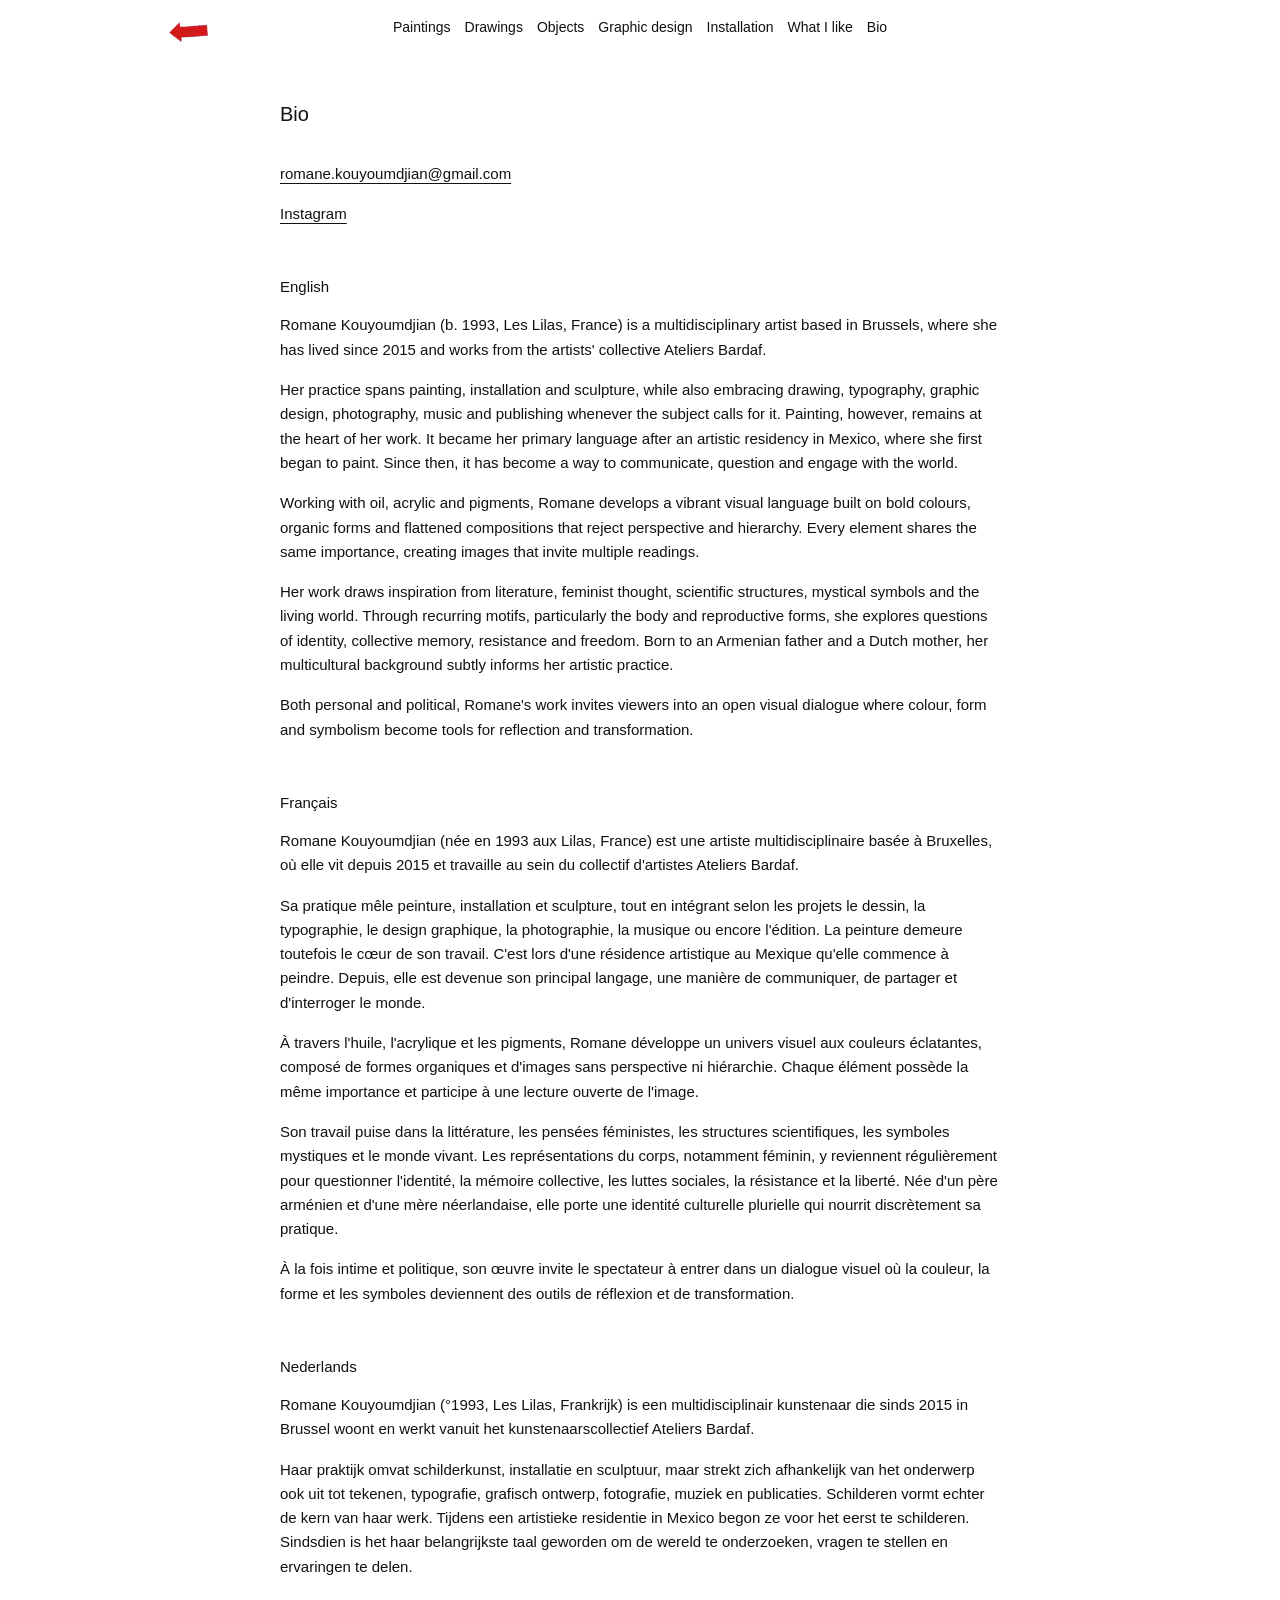
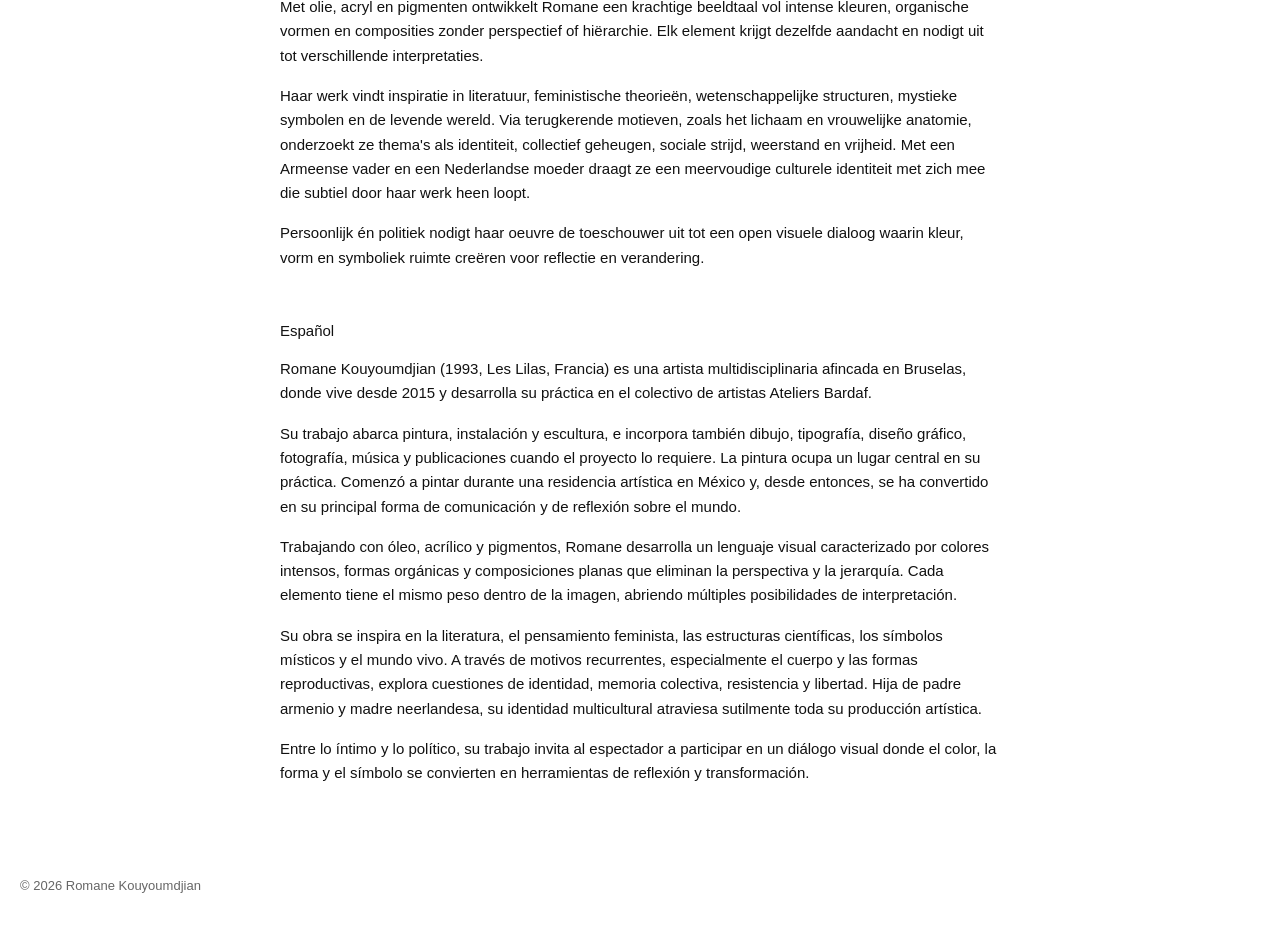
==== bio.html @ 7cf151c1 "Update website pages and gallery interactions" ====
<!doctype html>
<html lang="en">
<head>
  <meta charset="utf-8" />
  <meta name="viewport" content="width=device-width, initial-scale=1" />
  <title>Bio. Romane Kouyoumdjian</title>
  <link rel="stylesheet" href="assets/css/styles.css" />
</head>
<body>
  <header class="site-header">
    <div class="header-inner header-inner--hero">
      <a class="menu-arrow" href="index.html" aria-label="Back to main menu">
        <img src="assets/img/ui/arrow-left.png" alt="Back" />
      </a>

      <nav class="site-nav site-nav--center" aria-label="Primary navigation">
        <a href="paintings.html">Paintings</a>
        <a href="drawings.html">Drawings</a>
        <a href="objects.html">Objects</a>
        <a href="graphic-design.html">Graphic design</a>
        <a href="installation.html">Installation</a>
        <a href="what-i-like.html">What I like</a>
        <a aria-current="page" href="bio.html">Bio</a>
      </nav>
    </div>
  </header>

  <main class="page page--text">
    <header class="page-head">
      <h1 class="page-title">Bio</h1>
    </header>

    <section class="contact-block contact-block--bio" aria-label="Contact details">
      <p>
        <a href="mailto:romane.kouyoumdjian@gmail.com">romane.kouyoumdjian@gmail.com</a>
      </p>
      <p>
        <a href="https://www.instagram.com/romanekaaa/" target="_blank" rel="noopener noreferrer">Instagram</a>
      </p>
    </section>

    <div class="bio-list">
      <section class="bio-language" lang="en" aria-labelledby="bio-en">
        <h2 id="bio-en">English</h2>
        <p>Romane Kouyoumdjian (b. 1993, Les Lilas, France) is a multidisciplinary artist based in Brussels, where she has lived since 2015 and works from the artists' collective Ateliers Bardaf.</p>
        <p>Her practice spans painting, installation and sculpture, while also embracing drawing, typography, graphic design, photography, music and publishing whenever the subject calls for it. Painting, however, remains at the heart of her work. It became her primary language after an artistic residency in Mexico, where she first began to paint. Since then, it has become a way to communicate, question and engage with the world.</p>
        <p>Working with oil, acrylic and pigments, Romane develops a vibrant visual language built on bold colours, organic forms and flattened compositions that reject perspective and hierarchy. Every element shares the same importance, creating images that invite multiple readings.</p>
        <p>Her work draws inspiration from literature, feminist thought, scientific structures, mystical symbols and the living world. Through recurring motifs, particularly the body and reproductive forms, she explores questions of identity, collective memory, resistance and freedom. Born to an Armenian father and a Dutch mother, her multicultural background subtly informs her artistic practice.</p>
        <p>Both personal and political, Romane's work invites viewers into an open visual dialogue where colour, form and symbolism become tools for reflection and transformation.</p>
      </section>

      <section class="bio-language" lang="fr" aria-labelledby="bio-fr">
        <h2 id="bio-fr">Français</h2>
        <p>Romane Kouyoumdjian (née en 1993 aux Lilas, France) est une artiste multidisciplinaire basée à Bruxelles, où elle vit depuis 2015 et travaille au sein du collectif d'artistes Ateliers Bardaf.</p>
        <p>Sa pratique mêle peinture, installation et sculpture, tout en intégrant selon les projets le dessin, la typographie, le design graphique, la photographie, la musique ou encore l'édition. La peinture demeure toutefois le cœur de son travail. C'est lors d'une résidence artistique au Mexique qu'elle commence à peindre. Depuis, elle est devenue son principal langage, une manière de communiquer, de partager et d'interroger le monde.</p>
        <p>À travers l'huile, l'acrylique et les pigments, Romane développe un univers visuel aux couleurs éclatantes, composé de formes organiques et d'images sans perspective ni hiérarchie. Chaque élément possède la même importance et participe à une lecture ouverte de l'image.</p>
        <p>Son travail puise dans la littérature, les pensées féministes, les structures scientifiques, les symboles mystiques et le monde vivant. Les représentations du corps, notamment féminin, y reviennent régulièrement pour questionner l'identité, la mémoire collective, les luttes sociales, la résistance et la liberté. Née d'un père arménien et d'une mère néerlandaise, elle porte une identité culturelle plurielle qui nourrit discrètement sa pratique.</p>
        <p>À la fois intime et politique, son œuvre invite le spectateur à entrer dans un dialogue visuel où la couleur, la forme et les symboles deviennent des outils de réflexion et de transformation.</p>
      </section>

      <section class="bio-language" lang="nl" aria-labelledby="bio-nl">
        <h2 id="bio-nl">Nederlands</h2>
        <p>Romane Kouyoumdjian (°1993, Les Lilas, Frankrijk) is een multidisciplinair kunstenaar die sinds 2015 in Brussel woont en werkt vanuit het kunstenaarscollectief Ateliers Bardaf.</p>
        <p>Haar praktijk omvat schilderkunst, installatie en sculptuur, maar strekt zich afhankelijk van het onderwerp ook uit tot tekenen, typografie, grafisch ontwerp, fotografie, muziek en publicaties. Schilderen vormt echter de kern van haar werk. Tijdens een artistieke residentie in Mexico begon ze voor het eerst te schilderen. Sindsdien is het haar belangrijkste taal geworden om de wereld te onderzoeken, vragen te stellen en ervaringen te delen.</p>
        <p>Met olie, acryl en pigmenten ontwikkelt Romane een krachtige beeldtaal vol intense kleuren, organische vormen en composities zonder perspectief of hiërarchie. Elk element krijgt dezelfde aandacht en nodigt uit tot verschillende interpretaties.</p>
        <p>Haar werk vindt inspiratie in literatuur, feministische theorieën, wetenschappelijke structuren, mystieke symbolen en de levende wereld. Via terugkerende motieven, zoals het lichaam en vrouwelijke anatomie, onderzoekt ze thema's als identiteit, collectief geheugen, sociale strijd, weerstand en vrijheid. Met een Armeense vader en een Nederlandse moeder draagt ze een meervoudige culturele identiteit met zich mee die subtiel door haar werk heen loopt.</p>
        <p>Persoonlijk én politiek nodigt haar oeuvre de toeschouwer uit tot een open visuele dialoog waarin kleur, vorm en symboliek ruimte creëren voor reflectie en verandering.</p>
      </section>

      <section class="bio-language" lang="es" aria-labelledby="bio-es">
        <h2 id="bio-es">Español</h2>
        <p>Romane Kouyoumdjian (1993, Les Lilas, Francia) es una artista multidisciplinaria afincada en Bruselas, donde vive desde 2015 y desarrolla su práctica en el colectivo de artistas Ateliers Bardaf.</p>
        <p>Su trabajo abarca pintura, instalación y escultura, e incorpora también dibujo, tipografía, diseño gráfico, fotografía, música y publicaciones cuando el proyecto lo requiere. La pintura ocupa un lugar central en su práctica. Comenzó a pintar durante una residencia artística en México y, desde entonces, se ha convertido en su principal forma de comunicación y de reflexión sobre el mundo.</p>
        <p>Trabajando con óleo, acrílico y pigmentos, Romane desarrolla un lenguaje visual caracterizado por colores intensos, formas orgánicas y composiciones planas que eliminan la perspectiva y la jerarquía. Cada elemento tiene el mismo peso dentro de la imagen, abriendo múltiples posibilidades de interpretación.</p>
        <p>Su obra se inspira en la literatura, el pensamiento feminista, las estructuras científicas, los símbolos místicos y el mundo vivo. A través de motivos recurrentes, especialmente el cuerpo y las formas reproductivas, explora cuestiones de identidad, memoria colectiva, resistencia y libertad. Hija de padre armenio y madre neerlandesa, su identidad multicultural atraviesa sutilmente toda su producción artística.</p>
        <p>Entre lo íntimo y lo político, su trabajo invita al espectador a participar en un diálogo visual donde el color, la forma y el símbolo se convierten en herramientas de reflexión y transformación.</p>
      </section>
    </div>
  </main>

  <footer class="site-footer">
    <p>© <span id="year"></span> Romane Kouyoumdjian</p>
  </footer>

  <script src="assets/js/main.js"></script>
</body>
</html>
---- assets/css/styles.css ----
/* -----------------------------
   VARIABLES
------------------------------ */
:root{
  --heroW: 950px;     /* largeur commune menu + image */
  --pad: clamp(14px, 3vw, 20px);
  --text: #111;
  --muted: #666;
}

/* -----------------------------
   BASE
------------------------------ */
*{
  box-sizing: border-box;
}

html, body{
  height: 100%;
}

body{
  margin: 0;
  font-family: "Helvetica Neue", Helvetica, Arial, sans-serif;
  font-weight: 400;
  color: var(--text);
  background: #fff;
}

a{
  color: inherit;
  text-decoration: none;
}

a:hover{
  opacity: 0.6;
}

/* -----------------------------
   HEADER
------------------------------ */
.site-header{
  padding: clamp(14px, 3vw, 18px) var(--pad);
}

.header-inner--hero{
  position: relative;
  width: 100%;
  max-width: var(--heroW);
  margin: 0 auto;
}

/* Centered menu */
.site-nav--center{
  display: flex;
  flex-wrap: wrap;
  gap: 14px;              /* reduced spacing */
  justify-content: center;
  align-items: center;
  font-size: 14px;
  line-height: 1.35;
}

.site-nav a[aria-current="page"]{
  font-weight: 500;
}

/* Back arrow (top-left) */
.menu-arrow{
  position: absolute;
  left: 0;
  top: 0;
  display: inline-flex;
  padding: 4px;
}

.menu-arrow img{
  height: 20px;
  width: auto;
  display: block;
}

.menu-arrow:hover{
  opacity: 0.7;
}

/* -----------------------------
   FOOTER
------------------------------ */
.site-footer{
  padding: 40px var(--pad);
  font-size: 13px;
  color: var(--muted);
}

/* -----------------------------
   PAGE LAYOUT
------------------------------ */
.page{
  max-width: var(--heroW);
  margin: 0 auto;
  padding: clamp(28px, 6vw, 40px) var(--pad);
}

.page-title{
  font-size: 20px;
  font-weight: 500;
  margin: 0 0 30px 0;
}

/* -----------------------------
   TEXT PAGES (Bio & Contact)
------------------------------ */
.page--text{
  max-width: 760px;
  padding-top: 48px;
}

.bio-list{
  display: grid;
  gap: 52px;
}

.bio-language h2{
  margin: 0 0 18px 0;
  font-size: 15px;
  font-weight: 500;
}

.bio-language p,
.contact-block p{
  margin: 0 0 16px 0;
  font-size: 15px;
  line-height: 1.62;
}

.bio-language p:last-child,
.contact-block p:last-child{
  margin-bottom: 0;
}

.contact-block{
  padding-top: 6px;
}

.contact-block--bio{
  margin-bottom: 52px;
}

.contact-block a{
  text-decoration: underline;
  text-decoration-thickness: 1px;
  text-underline-offset: 4px;
}

/* -----------------------------
   HOME IMAGE + HOTSPOTS
------------------------------ */
.home{
  padding: clamp(20px, 5vw, 30px) var(--pad) clamp(36px, 8vw, 50px) var(--pad);
  display: flex;
  justify-content: center;
}

.hero-wrapper{
  position: relative;
  width: 100%;
  max-width: var(--heroW);
  margin: 0 auto;
}

.hero__img{
  width: 100%;
  height: auto;
  display: block;
}

.hotspot{
  position: absolute;
  display: block;
  background: transparent;
  border: 0;
  cursor: pointer;
}

/* -----------------------------
   CAROUSEL (Paintings & Drawings)
------------------------------ */
.carousel{
  display: grid;
  gap: 9px;
}

.carousel__track{
  display: flex;
  gap: 9px;
  overflow-x: auto;
  scroll-snap-type: x mandatory;
  align-items: center;
  scrollbar-width: none;
  overscroll-behavior-x: contain;
}

.carousel__track::-webkit-scrollbar{
  display: none;
}

.slide{
  margin: 0;
  scroll-snap-align: start;
  flex: 0 0 auto;
  display: flex;
  justify-content: center;
}

/* All images same height */
.slide img{
  height: min(380px, 58vh);
  max-width: calc(100vw - (var(--pad) * 2));
  width: auto;
  object-fit: contain;
  display: block;
}

/* Remove captions */
.slide figcaption{
  display: none;
}

/* Year navigation */
.year-strip{
  display: flex;
  gap: 10px;
  flex-wrap: wrap;
  justify-content: center;
}

.year-chip{
  background: none;
  border: none;
  padding: 0;
  font-size: 14px;
  cursor: pointer;
  color: var(--muted);
}

.year-chip:hover{
  color: var(--text);
}

.year-chip.is-active{
  color: var(--text);
  font-weight: 500;
}

/* Enlarged gallery view */
.gallery-lightbox{
  position: fixed;
  inset: 0;
  z-index: 20;
  display: flex;
  align-items: center;
  justify-content: center;
  padding: 42px;
  background: #fff;
}

.gallery-lightbox__img{
  max-width: 100%;
  max-height: 100%;
  object-fit: contain;
  display: block;
}

.gallery-lightbox__close{
  position: fixed;
  top: 18px;
  right: 20px;
  width: 28px;
  height: 28px;
  padding: 0;
  border: 0;
  background: transparent;
  color: var(--text);
  font-size: 24px;
  line-height: 28px;
  cursor: pointer;
}

.gallery-lightbox__close:hover{
  opacity: 0.6;
}

/* -----------------------------
   RESPONSIVE
------------------------------ */
@media (max-width: 900px){
  .menu-arrow{
    top: 1px;
  }

  .page-title{
    margin-bottom: 24px;
  }

  .slide img{
    height: min(300px, 52vh);
  }
}

@media (max-width: 600px){
  .slide img{
    height: min(230px, 48vh);
  }

  .gallery-lightbox{
    padding: 38px 18px 24px 18px;
  }

  .site-header{
    padding-top: 12px;
  }

  .header-inner--hero{
    padding-left: 30px;
  }

  .site-nav--center{
    gap: 8px 10px;
    justify-content: flex-start;
    font-size: 12px;
  }

  .menu-arrow{
    top: -2px;
  }

  .page-title{
    font-size: 18px;
    margin-bottom: 20px;
  }

  .page--text{
    padding-top: 32px;
  }

  .bio-language h2,
  .bio-language p,
  .contact-block p{
    font-size: 14px;
  }

  .bio-list{
    gap: 40px;
  }

  .contact-block--bio{
    margin-bottom: 40px;
  }
}
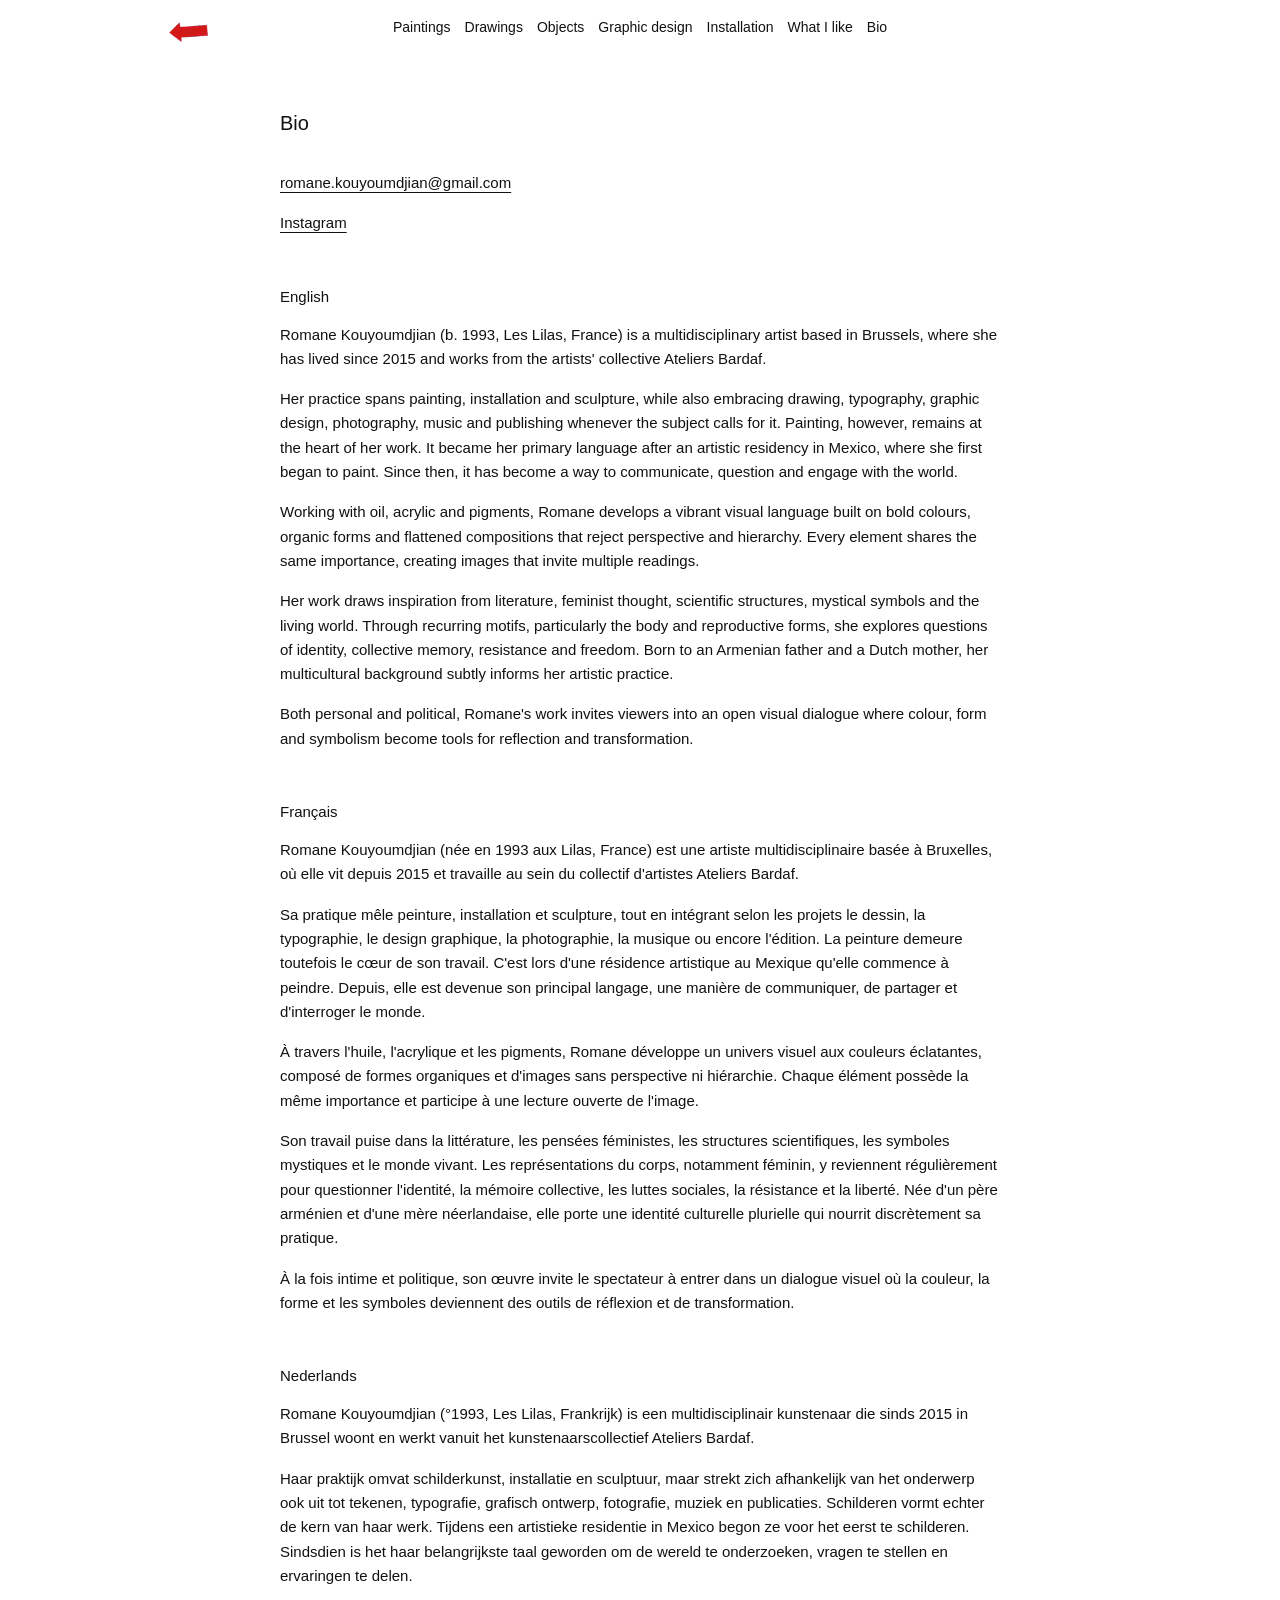
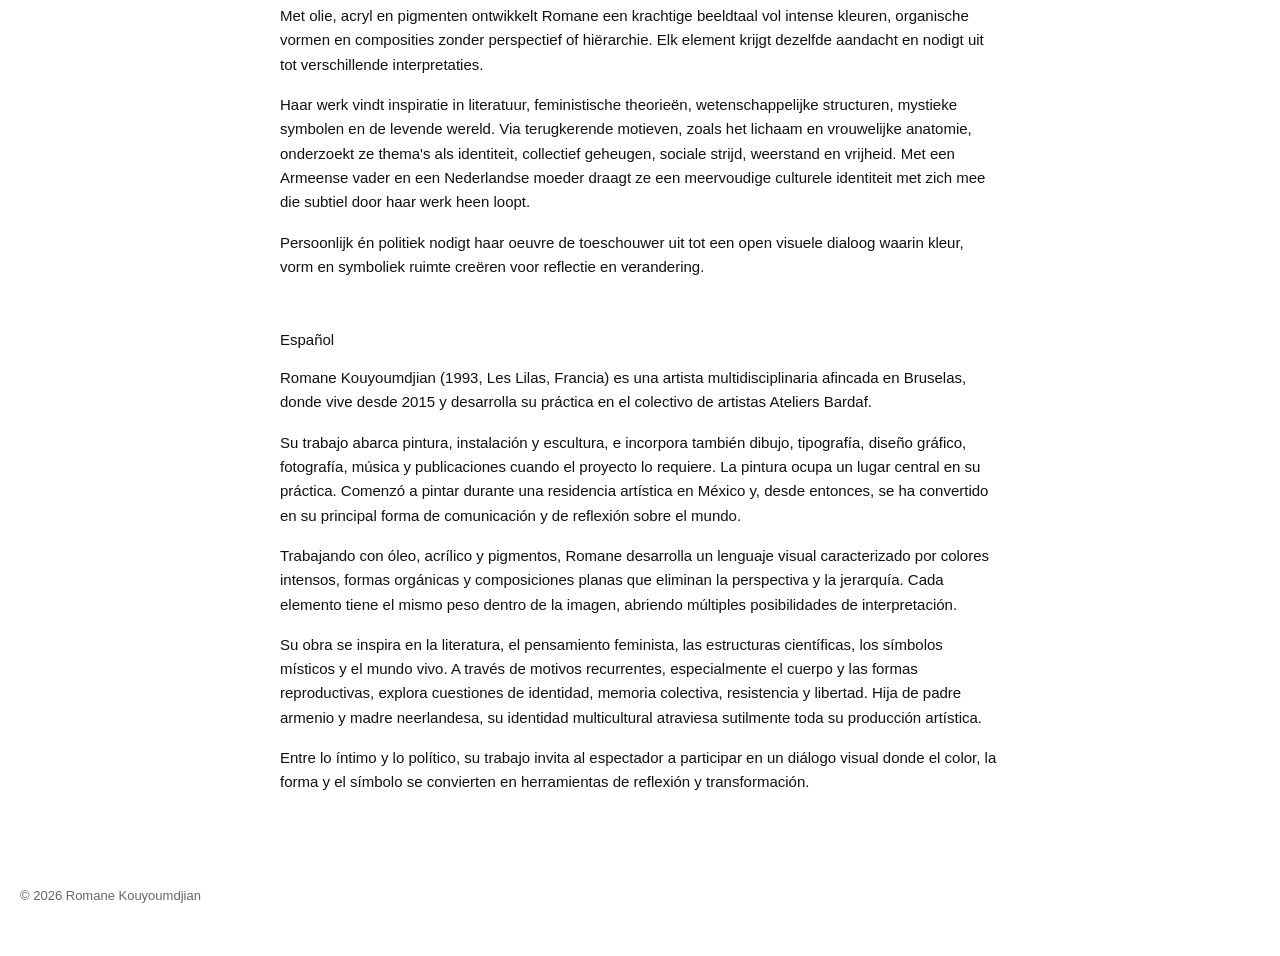
==== commit 8727bbd9: "Update what I like page and clean gallery structure" ====
--- a/bio.html
+++ b/bio.html
@@ -79,7 +79,7 @@
   </main>
 
   <footer class="site-footer">
-    <p>© <span id="year"></span> Romane Kouyoumdjian</p>
+    <p>&copy; <span id="year"></span> Romane Kouyoumdjian</p>
   </footer>
 
   <script src="assets/js/main.js"></script>
--- a/assets/css/styles.css
+++ b/assets/css/styles.css
@@ -50,6 +50,13 @@
   margin: 0 auto;
 }
 
+.header-inner--hero:has(.menu-arrow){
+  display: grid;
+  grid-template-columns: 28px minmax(0, 1fr) 28px;
+  column-gap: 8px;
+  align-items: start;
+}
+
 /* Centered menu */
 .site-nav--center{
   display: flex;
@@ -59,6 +66,10 @@
   align-items: center;
   font-size: 14px;
   line-height: 1.35;
+}
+
+.header-inner--hero:has(.menu-arrow) .site-nav--center{
+  grid-column: 2;
 }
 
 .site-nav a[aria-current="page"]{
@@ -74,6 +85,12 @@
   padding: 4px;
 }
 
+.header-inner--hero:has(.menu-arrow) .menu-arrow{
+  position: static;
+  grid-column: 1;
+  grid-row: 1;
+}
+
 .menu-arrow img{
   height: 20px;
   width: auto;
@@ -151,6 +168,70 @@
   text-decoration: underline;
   text-decoration-thickness: 1px;
   text-underline-offset: 4px;
+}
+
+/* -----------------------------
+   WHAT I LIKE
+------------------------------ */
+.page--random{
+  max-width: 760px;
+}
+
+.random-art{
+  display: grid;
+  justify-items: center;
+  gap: 24px;
+  text-align: center;
+}
+
+.random-art__intro{
+  margin: 0;
+  font-size: 16px;
+  line-height: 1.45;
+}
+
+.random-art__button{
+  position: relative;
+  min-width: 148px;
+  padding: 12px 20px;
+  border: 2px solid var(--text);
+  background: #ffe95b;
+  color: #000;
+  font: inherit;
+  font-size: 14px;
+  font-weight: 700;
+  letter-spacing: 0;
+  cursor: pointer;
+  box-shadow: 6px 6px 0 #111;
+  transform: translate(-3px, -3px);
+  transition: transform 120ms ease, box-shadow 120ms ease;
+}
+
+.random-art__button:hover{
+  opacity: 1;
+  transform: translate(-1px, -1px);
+  box-shadow: 4px 4px 0 #111;
+}
+
+.random-art__button:active{
+  transform: translate(2px, 2px);
+  box-shadow: 0 0 0 #111;
+}
+
+.random-art__figure{
+  width: 100%;
+  margin: 6px 0 0 0;
+  display: flex;
+  justify-content: center;
+}
+
+.random-art__image{
+  max-width: 100%;
+  max-height: min(520px, 62vh);
+  width: auto;
+  height: auto;
+  object-fit: contain;
+  display: block;
 }
 
 /* -----------------------------
@@ -295,10 +376,6 @@
    RESPONSIVE
 ------------------------------ */
 @media (max-width: 900px){
-  .menu-arrow{
-    top: 1px;
-  }
-
   .page-title{
     margin-bottom: 24px;
   }
@@ -321,18 +398,10 @@
     padding-top: 12px;
   }
 
-  .header-inner--hero{
-    padding-left: 30px;
-  }
-
   .site-nav--center{
     gap: 8px 10px;
-    justify-content: flex-start;
+    justify-content: center;
     font-size: 12px;
-  }
-
-  .menu-arrow{
-    top: -2px;
   }
 
   .page-title{
@@ -342,6 +411,18 @@
 
   .page--text{
     padding-top: 32px;
+  }
+
+  .random-art{
+    gap: 20px;
+  }
+
+  .random-art__intro{
+    font-size: 15px;
+  }
+
+  .random-art__image{
+    max-height: min(380px, 56vh);
   }
 
   .bio-language h2,
